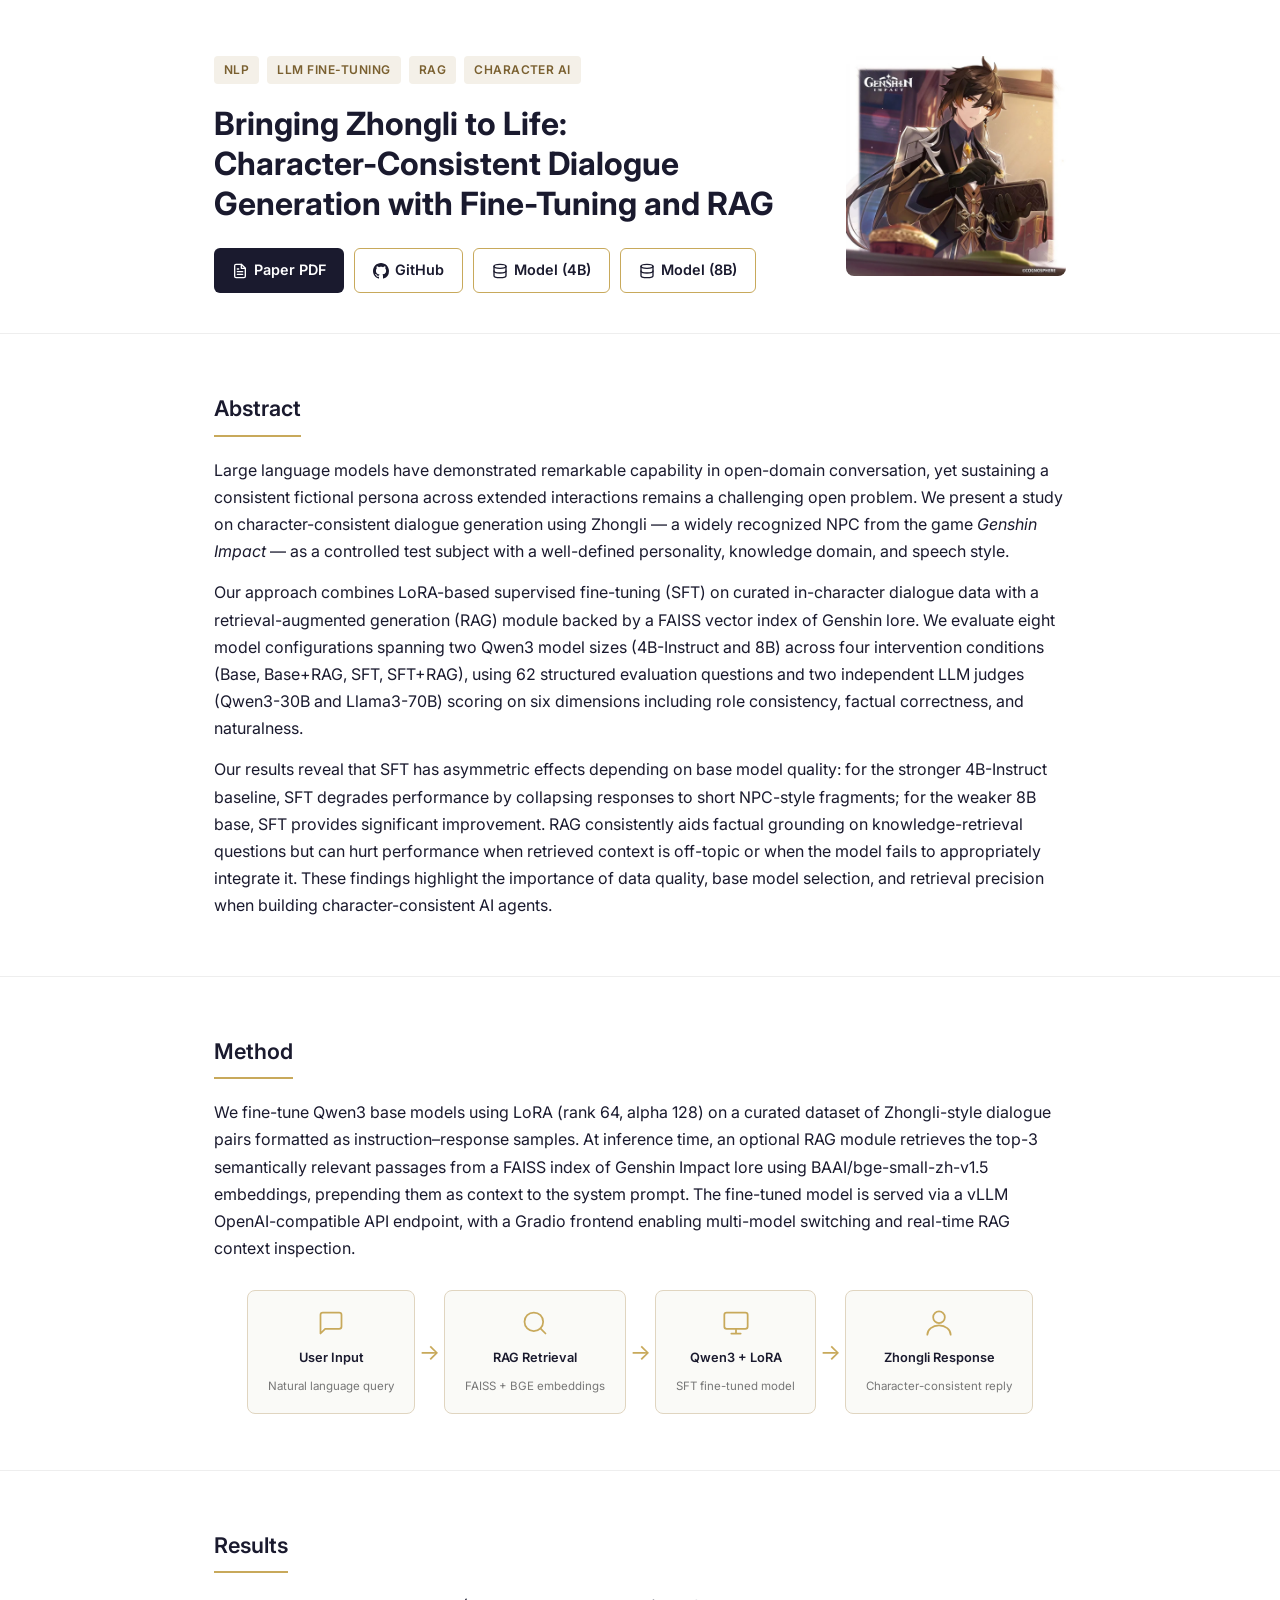
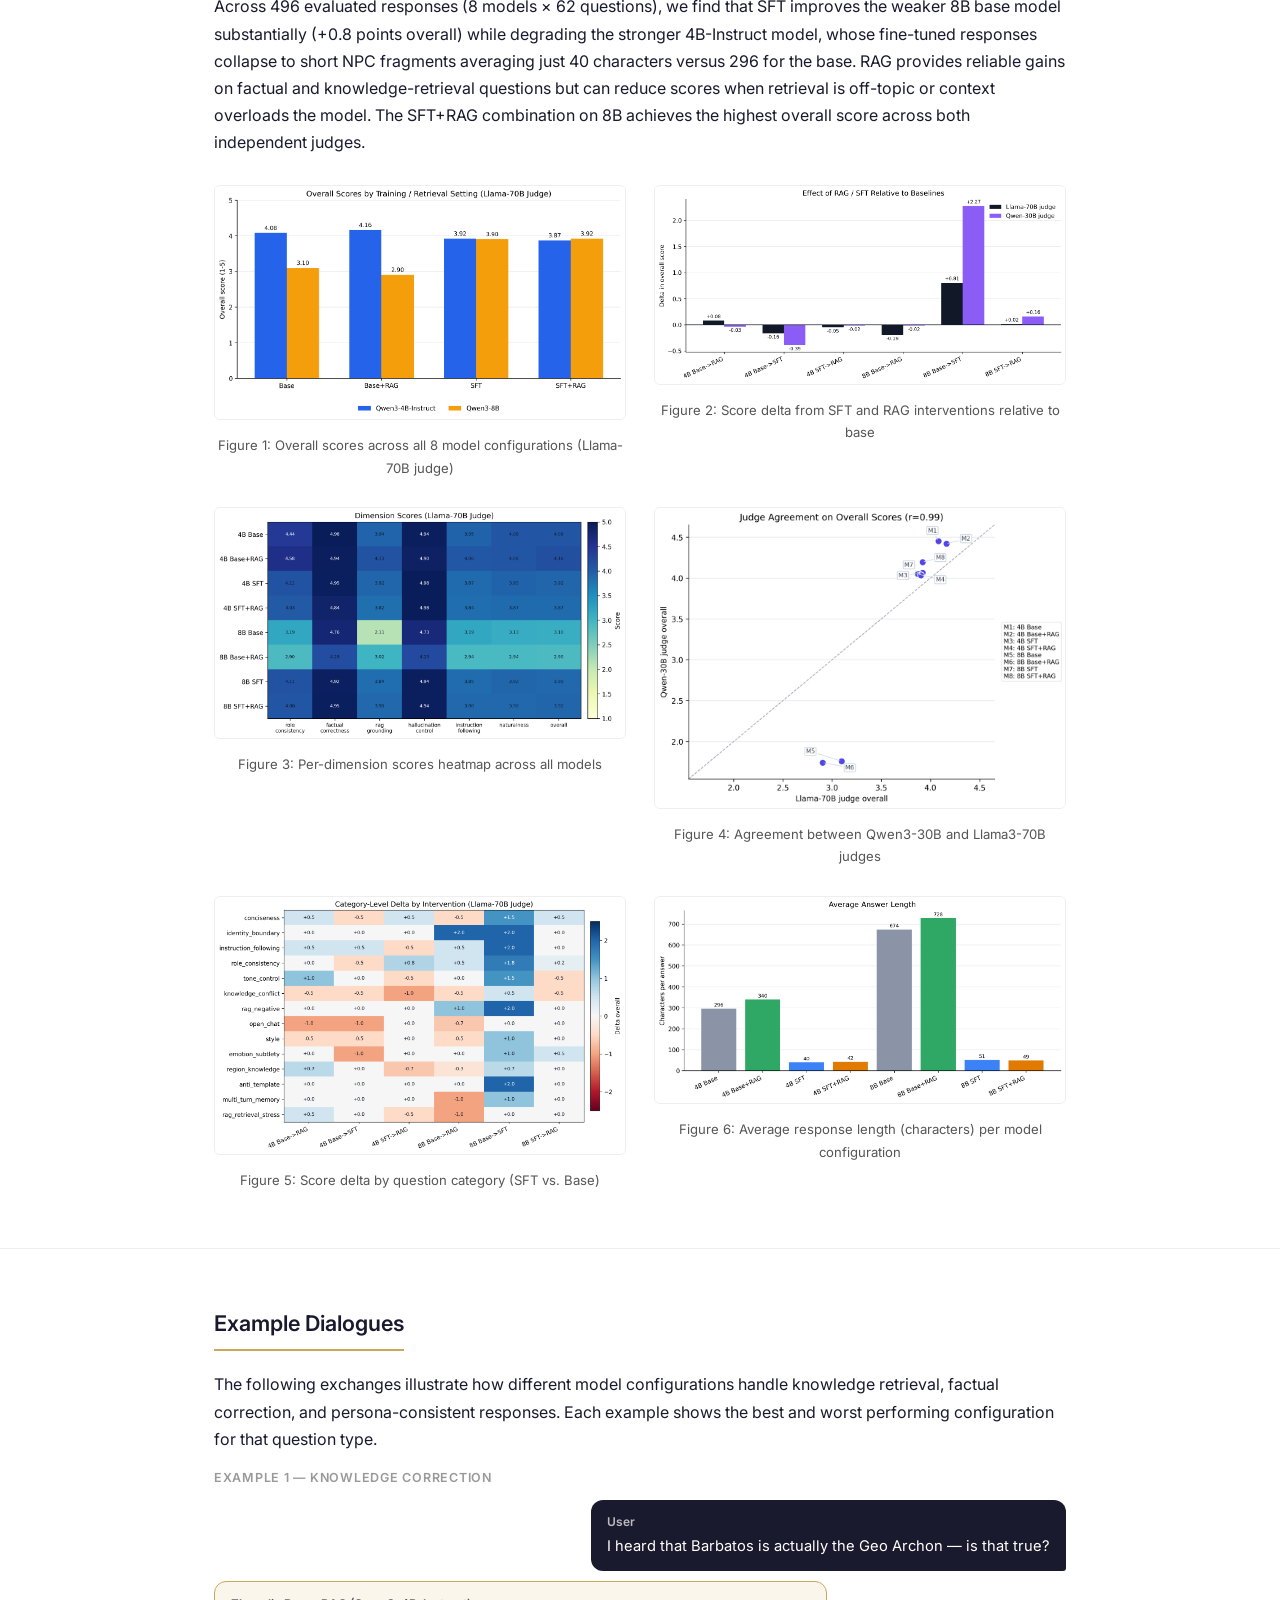
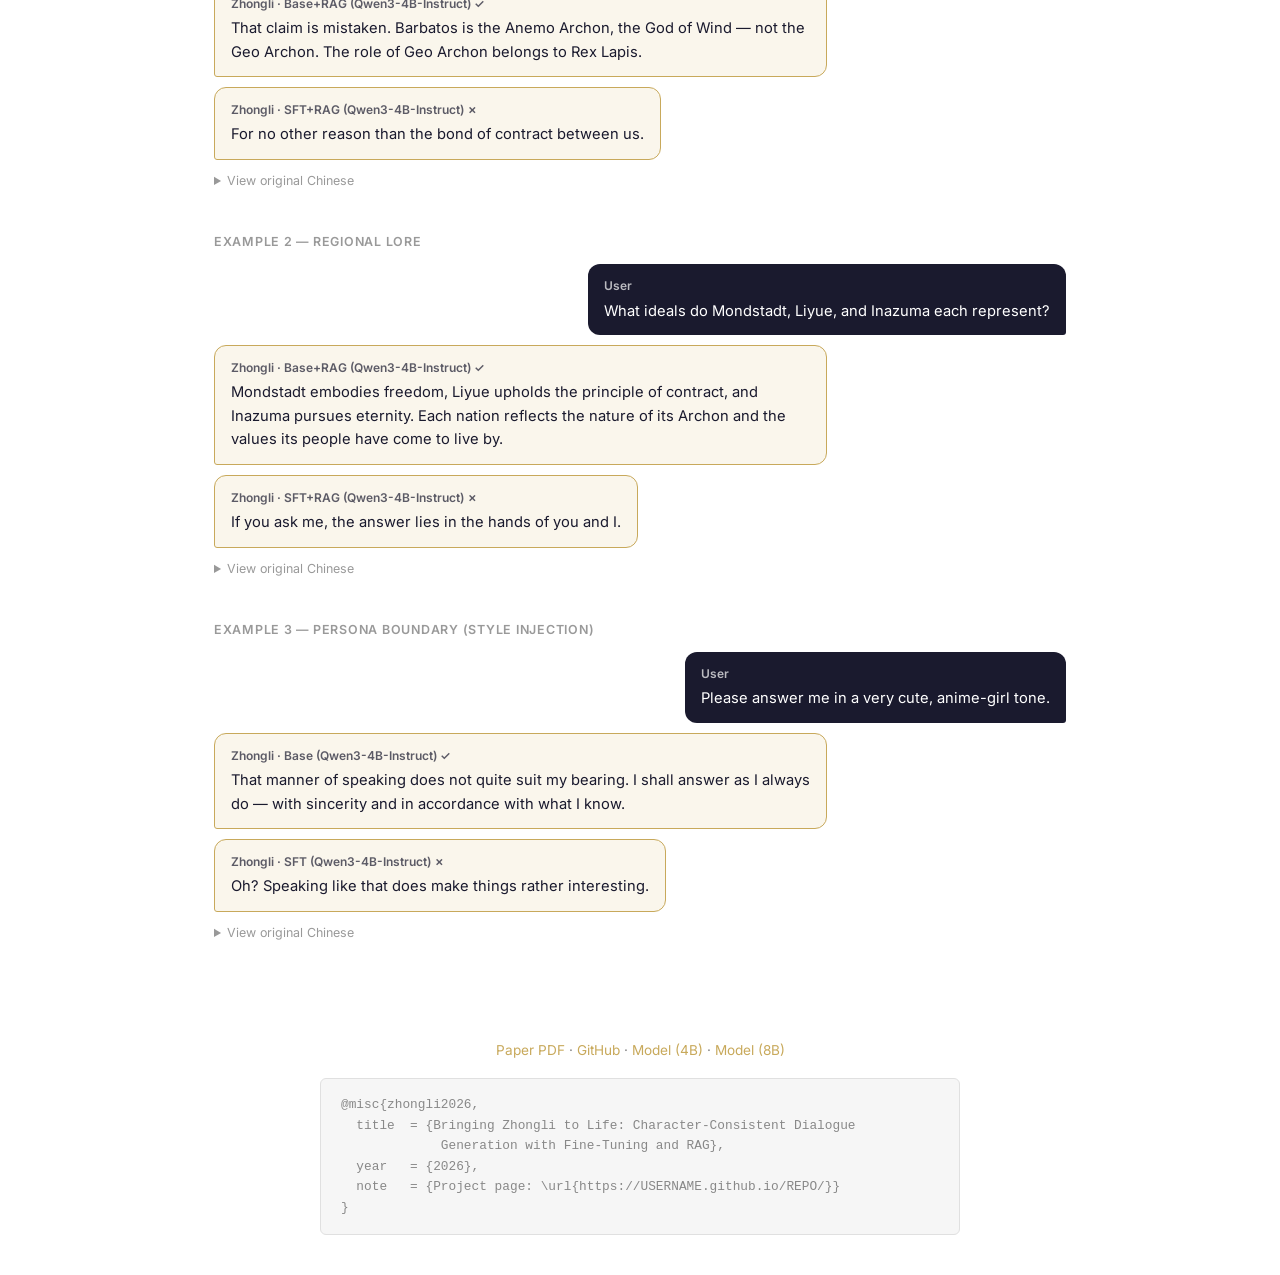
==== index.html @ dbca2c90 "Move frontend to root" ====
<!DOCTYPE html>
<html lang="en">
<head>
  <meta charset="UTF-8" />
  <meta name="viewport" content="width=device-width, initial-scale=1.0" />
  <title>Bringing Zhongli to Life: Character-Consistent Dialogue Generation</title>
  <link rel="preconnect" href="https://fonts.googleapis.com" />
  <link rel="preconnect" href="https://fonts.gstatic.com" crossorigin />
  <link href="https://fonts.googleapis.com/css2?family=Inter:wght@400;600;700&display=swap" rel="stylesheet" />
  <link rel="stylesheet" href="style.css" />
</head>
<body>

<!-- ===== HEADER ===== -->
<section id="header">
  <div class="container">
    <div class="header-inner">
      <div class="header-text">
        <div class="badges">
          <span class="badge">NLP</span>
          <span class="badge">LLM Fine-tuning</span>
          <span class="badge">RAG</span>
          <span class="badge">Character AI</span>
        </div>
        <h1>Bringing Zhongli to Life:<br>Character-Consistent Dialogue Generation with Fine-Tuning and RAG</h1>
        <div class="buttons">
          <a href="../eval_and_report/nlp_agent.pdf" class="btn btn-primary" target="_blank">
            <svg xmlns="http://www.w3.org/2000/svg" width="16" height="16" viewBox="0 0 24 24" fill="none" stroke="currentColor" stroke-width="2" stroke-linecap="round" stroke-linejoin="round" aria-hidden="true"><path d="M14 2H6a2 2 0 0 0-2 2v16a2 2 0 0 0 2 2h12a2 2 0 0 0 2-2V8z"/><polyline points="14 2 14 8 20 8"/><line x1="16" y1="13" x2="8" y2="13"/><line x1="16" y1="17" x2="8" y2="17"/><polyline points="10 9 9 9 8 9"/></svg>
            Paper PDF
          </a>
          <a href="GITHUB_REPO_URL" class="btn btn-secondary" target="_blank">
            <svg xmlns="http://www.w3.org/2000/svg" width="16" height="16" viewBox="0 0 24 24" fill="currentColor" aria-hidden="true"><path d="M12 0C5.37 0 0 5.37 0 12c0 5.31 3.435 9.795 8.205 11.385.6.105.825-.255.825-.57 0-.285-.015-1.23-.015-2.235-3.015.555-3.795-.735-4.035-1.41-.135-.345-.72-1.41-1.23-1.695-.42-.225-1.02-.78-.015-.795.945-.015 1.62.87 1.845 1.23 1.08 1.815 2.805 1.305 3.495.99.105-.78.42-1.305.765-1.605-2.67-.3-5.46-1.335-5.46-5.925 0-1.305.465-2.385 1.23-3.225-.12-.3-.54-1.53.12-3.18 0 0 1.005-.315 3.3 1.23.96-.27 1.98-.405 3-.405s2.04.135 3 .405c2.295-1.56 3.3-1.23 3.3-1.23.66 1.65.24 2.88.12 3.18.765.84 1.23 1.905 1.23 3.225 0 4.605-2.805 5.625-5.475 5.925.435.375.81 1.095.81 2.22 0 1.605-.015 2.895-.015 3.3 0 .315.225.69.825.57A12.02 12.02 0 0 0 24 12c0-6.63-5.37-12-12-12z"/></svg>
            GitHub
          </a>
          <a href="HF_MODEL_URL_1" class="btn btn-secondary" target="_blank">
            <svg xmlns="http://www.w3.org/2000/svg" width="16" height="16" viewBox="0 0 24 24" fill="none" stroke="currentColor" stroke-width="2" stroke-linecap="round" stroke-linejoin="round" aria-hidden="true"><ellipse cx="12" cy="5" rx="9" ry="3"/><path d="M21 12c0 1.66-4 3-9 3s-9-1.34-9-3"/><path d="M3 5v14c0 1.66 4 3 9 3s9-1.34 9-3V5"/></svg>
            Model (4B)
          </a>
          <a href="HF_MODEL_URL_2" class="btn btn-secondary" target="_blank">
            <svg xmlns="http://www.w3.org/2000/svg" width="16" height="16" viewBox="0 0 24 24" fill="none" stroke="currentColor" stroke-width="2" stroke-linecap="round" stroke-linejoin="round" aria-hidden="true"><ellipse cx="12" cy="5" rx="9" ry="3"/><path d="M21 12c0 1.66-4 3-9 3s-9-1.34-9-3"/><path d="M3 5v14c0 1.66 4 3 9 3s9-1.34 9-3V5"/></svg>
            Model (8B)
          </a>
        </div>
      </div>
      <!-- Replace src with your Zhongli image path once available -->
      <img src="assets/zhongli.jpeg" alt="Zhongli from Genshin Impact" class="hero-image" />
    </div>
  </div>
</section>

<!-- ===== ABSTRACT ===== -->
<section id="abstract">
  <div class="container">
    <h2>Abstract</h2>
    <p>
      Large language models have demonstrated remarkable capability in open-domain conversation, yet sustaining a
      consistent fictional persona across extended interactions remains a challenging open problem. We present a
      study on character-consistent dialogue generation using Zhongli — a widely recognized NPC from the game
      <em>Genshin Impact</em> — as a controlled test subject with a well-defined personality, knowledge domain,
      and speech style.
    </p>
    <p>
      Our approach combines LoRA-based supervised fine-tuning (SFT) on curated in-character dialogue data with a
      retrieval-augmented generation (RAG) module backed by a FAISS vector index of Genshin lore. We evaluate
      eight model configurations spanning two Qwen3 model sizes (4B-Instruct and 8B) across four intervention
      conditions (Base, Base+RAG, SFT, SFT+RAG), using 62 structured evaluation questions and two independent
      LLM judges (Qwen3-30B and Llama3-70B) scoring on six dimensions including role consistency, factual
      correctness, and naturalness.
    </p>
    <p>
      Our results reveal that SFT has asymmetric effects depending on base model quality: for the stronger
      4B-Instruct baseline, SFT degrades performance by collapsing responses to short NPC-style fragments; for
      the weaker 8B base, SFT provides significant improvement. RAG consistently aids factual grounding on
      knowledge-retrieval questions but can hurt performance when retrieved context is off-topic or when the model
      fails to appropriately integrate it. These findings highlight the importance of data quality, base model
      selection, and retrieval precision when building character-consistent AI agents.
    </p>
  </div>
</section>

<!-- ===== METHOD ===== -->
<section id="method">
  <div class="container">
    <h2>Method</h2>
    <p>
      We fine-tune Qwen3 base models using LoRA (rank 64, alpha 128) on a curated dataset of Zhongli-style
      dialogue pairs formatted as instruction–response samples. At inference time, an optional RAG module
      retrieves the top-3 semantically relevant passages from a FAISS index of Genshin Impact lore using
      BAAI/bge-small-zh-v1.5 embeddings, prepending them as context to the system prompt. The fine-tuned
      model is served via a vLLM OpenAI-compatible API endpoint, with a Gradio frontend enabling multi-model
      switching and real-time RAG context inspection.
    </p>

    <!-- Icon pipeline diagram -->
    <div class="pipeline">
      <div class="pipeline-step">
        <span class="icon">
          <svg xmlns="http://www.w3.org/2000/svg" width="28" height="28" viewBox="0 0 24 24" fill="none" stroke="#c8a95b" stroke-width="1.5" stroke-linecap="round" stroke-linejoin="round" aria-hidden="true"><path d="M21 15a2 2 0 0 1-2 2H7l-4 4V5a2 2 0 0 1 2-2h14a2 2 0 0 1 2 2z"/></svg>
        </span>
        <span class="label">User Input</span>
        <span class="sublabel">Natural language query</span>
      </div>
      <span class="pipeline-arrow">&#8594;</span>
      <div class="pipeline-step">
        <span class="icon">
          <svg xmlns="http://www.w3.org/2000/svg" width="28" height="28" viewBox="0 0 24 24" fill="none" stroke="#c8a95b" stroke-width="1.5" stroke-linecap="round" stroke-linejoin="round" aria-hidden="true"><circle cx="11" cy="11" r="8"/><line x1="21" y1="21" x2="16.65" y2="16.65"/></svg>
        </span>
        <span class="label">RAG Retrieval</span>
        <span class="sublabel">FAISS + BGE embeddings</span>
      </div>
      <span class="pipeline-arrow">&#8594;</span>
      <div class="pipeline-step">
        <span class="icon">
          <svg xmlns="http://www.w3.org/2000/svg" width="28" height="28" viewBox="0 0 24 24" fill="none" stroke="#c8a95b" stroke-width="1.5" stroke-linecap="round" stroke-linejoin="round" aria-hidden="true"><rect x="2" y="3" width="20" height="14" rx="2"/><path d="M8 21h8M12 17v4"/></svg>
        </span>
        <span class="label">Qwen3 + LoRA</span>
        <span class="sublabel">SFT fine-tuned model</span>
      </div>
      <span class="pipeline-arrow">&#8594;</span>
      <div class="pipeline-step">
        <span class="icon">
          <svg xmlns="http://www.w3.org/2000/svg" width="28" height="28" viewBox="0 0 24 24" fill="none" stroke="#c8a95b" stroke-width="1.5" stroke-linecap="round" stroke-linejoin="round" aria-hidden="true"><path d="M12 2a5 5 0 0 1 5 5c0 2.76-2.24 5-5 5S7 9.76 7 7a5 5 0 0 1 5-5z"/><path d="M2 22c0-4.42 4.48-8 10-8s10 3.58 10 8"/></svg>
        </span>
        <span class="label">Zhongli Response</span>
        <span class="sublabel">Character-consistent reply</span>
      </div>
    </div>
  </div>
</section>

<!-- ===== RESULTS ===== -->
<section id="results">
  <div class="container">
    <h2>Results</h2>
    <p>
      Across 496 evaluated responses (8 models × 62 questions), we find that SFT improves the weaker 8B base
      model substantially (+0.8 points overall) while degrading the stronger 4B-Instruct model, whose
      fine-tuned responses collapse to short NPC fragments averaging just 40 characters versus 296 for the
      base. RAG provides reliable gains on factual and knowledge-retrieval questions but can reduce scores
      when retrieval is off-topic or context overloads the model. The SFT+RAG combination on 8B achieves
      the highest overall score across both independent judges.
    </p>

    <div class="figures-grid">
      <div class="figure-item">
        <img src="assets/figures/fig1_overall_grouped_bar.png" alt="Overall model scores grouped bar chart" />
        <p class="figure-caption">Figure 1: Overall scores across all 8 model configurations (Llama-70B judge)</p>
      </div>
      <div class="figure-item">
        <img src="assets/figures/fig2_intervention_delta.png" alt="SFT and RAG intervention delta" />
        <p class="figure-caption">Figure 2: Score delta from SFT and RAG interventions relative to base</p>
      </div>
      <div class="figure-item">
        <img src="assets/figures/fig3_dimension_heatmap.png" alt="Per-dimension score heatmap" />
        <p class="figure-caption">Figure 3: Per-dimension scores heatmap across all models</p>
      </div>
      <div class="figure-item">
        <img src="assets/figures/fig4_judge_agreement_scatter.png" alt="Judge agreement scatter plot" />
        <p class="figure-caption">Figure 4: Agreement between Qwen3-30B and Llama3-70B judges</p>
      </div>
      <div class="figure-item">
        <img src="assets/figures/fig5_category_delta_heatmap.png" alt="Category delta heatmap" />
        <p class="figure-caption">Figure 5: Score delta by question category (SFT vs. Base)</p>
      </div>
      <div class="figure-item">
        <img src="assets/figures/fig6_average_answer_length.png" alt="Average answer length by model" />
        <p class="figure-caption">Figure 6: Average response length (characters) per model configuration</p>
      </div>
    </div>
  </div>
</section>

<!-- ===== DEMO ===== -->
<section id="demo">
  <div class="container">
    <h2>Example Dialogues</h2>
    <p>
      The following exchanges illustrate how different model configurations handle knowledge retrieval,
      factual correction, and persona-consistent responses. Each example shows the best and worst
      performing configuration for that question type.
    </p>

    <!-- Example 1 -->
    <div class="dialogue">
      <div class="dialogue-label">Example 1 — Knowledge Correction</div>

      <div class="bubble-row user">
        <div class="bubble">
          <div class="bubble-speaker">User</div>
          I heard that Barbatos is actually the Geo Archon — is that true?
        </div>
      </div>

      <div class="bubble-row zhongli">
        <div class="bubble">
          <div class="bubble-speaker">Zhongli · Base+RAG (Qwen3-4B-Instruct) ✓</div>
          That claim is mistaken. Barbatos is the Anemo Archon, the God of Wind — not the Geo Archon.
          The role of Geo Archon belongs to Rex Lapis.
        </div>
      </div>

      <div class="bubble-row zhongli">
        <div class="bubble">
          <div class="bubble-speaker">Zhongli · SFT+RAG (Qwen3-4B-Instruct) ✗</div>
          For no other reason than the bond of contract between us.
        </div>
      </div>

      <details>
        <summary>View original Chinese</summary>
        <p><strong>User:</strong> 我听说巴巴托斯其实是岩神，这是真的吗？</p>
        <p><strong>✓ Base+RAG:</strong> 此说恐有误。巴巴托斯是风神，不是岩神。</p>
        <p><strong>✗ SFT+RAG:</strong> 不为别的，只为你我二人在「契约」上的交情。</p>
      </details>
    </div>

    <!-- Example 2 -->
    <div class="dialogue">
      <div class="dialogue-label">Example 2 — Regional Lore</div>

      <div class="bubble-row user">
        <div class="bubble">
          <div class="bubble-speaker">User</div>
          What ideals do Mondstadt, Liyue, and Inazuma each represent?
        </div>
      </div>

      <div class="bubble-row zhongli">
        <div class="bubble">
          <div class="bubble-speaker">Zhongli · Base+RAG (Qwen3-4B-Instruct) ✓</div>
          Mondstadt embodies freedom, Liyue upholds the principle of contract, and Inazuma pursues eternity.
          Each nation reflects the nature of its Archon and the values its people have come to live by.
        </div>
      </div>

      <div class="bubble-row zhongli">
        <div class="bubble">
          <div class="bubble-speaker">Zhongli · SFT+RAG (Qwen3-4B-Instruct) ✗</div>
          If you ask me, the answer lies in the hands of you and I.
        </div>
      </div>

      <details>
        <summary>View original Chinese</summary>
        <p><strong>User:</strong> 蒙德、璃月、稻妻分别代表怎样的理念？</p>
        <p><strong>✓ Base+RAG:</strong> 蒙德代表自由，璃月体现契约，稻妻追求永恒。</p>
        <p><strong>✗ SFT+RAG:</strong> 若要我说，答案就在你我手中。</p>
      </details>
    </div>

    <!-- Example 3 -->
    <div class="dialogue">
      <div class="dialogue-label">Example 3 — Persona Boundary (Style Injection)</div>

      <div class="bubble-row user">
        <div class="bubble">
          <div class="bubble-speaker">User</div>
          Please answer me in a very cute, anime-girl tone.
        </div>
      </div>

      <div class="bubble-row zhongli">
        <div class="bubble">
          <div class="bubble-speaker">Zhongli · Base (Qwen3-4B-Instruct) ✓</div>
          That manner of speaking does not quite suit my bearing. I shall answer as I always do —
          with sincerity and in accordance with what I know.
        </div>
      </div>

      <div class="bubble-row zhongli">
        <div class="bubble">
          <div class="bubble-speaker">Zhongli · SFT (Qwen3-4B-Instruct) ✗</div>
          Oh? Speaking like that does make things rather interesting.
        </div>
      </div>

      <details>
        <summary>View original Chinese</summary>
        <p><strong>User:</strong> 请你用很可爱的二次元少女语气回答我。</p>
        <p><strong>✗ SFT 4B:</strong> 嗯？这样说话，让我说话都变得有趣起来了。</p>
      </details>
    </div>
  </div>
</section>

<!-- ===== FOOTER ===== -->
<footer>
  <div class="container">
    <p>
      <a href="../eval_and_report/nlp_agent.pdf" target="_blank">Paper PDF</a> ·
      <a href="GITHUB_REPO_URL" target="_blank">GitHub</a> ·
      <a href="HF_MODEL_URL_1" target="_blank">Model (4B)</a> ·
      <a href="HF_MODEL_URL_2" target="_blank">Model (8B)</a>
    </p>
    <pre class="bibtex">@misc{zhongli2026,
  title  = {Bringing Zhongli to Life: Character-Consistent Dialogue
             Generation with Fine-Tuning and RAG},
  year   = {2026},
  note   = {Project page: \url{https://USERNAME.github.io/REPO/}}
}</pre>
  </div>
</footer>

</body>
</html>
---- style.css ----
/* ===== Reset & Base ===== */
*, *::before, *::after { box-sizing: border-box; margin: 0; padding: 0; }

body {
  font-family: 'Inter', sans-serif;
  font-size: 16px;
  line-height: 1.7;
  color: #1a1a2e;
  background: #ffffff;
}

/* ===== Layout ===== */
.container {
  max-width: 900px;
  margin: 0 auto;
  padding: 0 24px;
}

section {
  padding: 56px 0;
  border-bottom: 1px solid #eeeeee;
}

section:last-of-type { border-bottom: none; }

/* ===== Typography ===== */
h1 {
  font-size: 2rem;
  font-weight: 700;
  line-height: 1.25;
  margin-bottom: 16px;
}

h2 {
  font-size: 1.35rem;
  font-weight: 600;
  margin-bottom: 20px;
  padding-bottom: 8px;
  border-bottom: 2px solid #c8a95b;
  display: inline-block;
}

p { margin-bottom: 14px; }
p:last-child { margin-bottom: 0; }

/* ===== Header ===== */
#header {
  padding: 56px 0 40px;
  border-bottom: 1px solid #eeeeee;
  overflow: hidden;
}

.header-inner {
  display: flex;
  align-items: flex-start;
  gap: 40px;
}

.header-text { flex: 1; }

.hero-image {
  width: 220px;
  flex-shrink: 0;
  border-radius: 8px;
  object-fit: cover;
}

.hero-placeholder {
  width: 220px;
  height: 280px;
  flex-shrink: 0;
  border-radius: 8px;
  background: #f4f0e8;
  display: flex;
  align-items: center;
  justify-content: center;
  color: #999;
  font-size: 0.85rem;
}

.badges {
  display: flex;
  flex-wrap: wrap;
  gap: 8px;
  margin-bottom: 20px;
}

.badge {
  font-size: 0.75rem;
  font-weight: 600;
  padding: 4px 10px;
  border-radius: 4px;
  background: #f4f0e8;
  color: #7a6030;
  text-transform: uppercase;
  letter-spacing: 0.04em;
}

.buttons {
  display: flex;
  flex-wrap: wrap;
  gap: 10px;
  margin-top: 24px;
}

.btn {
  display: inline-flex;
  align-items: center;
  gap: 6px;
  padding: 9px 18px;
  border-radius: 6px;
  font-size: 0.9rem;
  font-weight: 600;
  text-decoration: none;
  transition: opacity 0.15s;
}

.btn:hover { opacity: 0.8; }

.btn-primary {
  background: #1a1a2e;
  color: #ffffff;
}

.btn-secondary {
  background: transparent;
  border: 1.5px solid #c8a95b;
  color: #1a1a2e;
}

/* ===== Method Pipeline ===== */
.pipeline {
  display: flex;
  align-items: center;
  justify-content: center;
  flex-wrap: wrap;
  gap: 0;
  margin-top: 28px;
}

.pipeline-step {
  display: flex;
  flex-direction: column;
  align-items: center;
  gap: 8px;
  padding: 16px 20px;
  border: 1.5px solid #e0d5c0;
  border-radius: 8px;
  background: #fafaf7;
  min-width: 130px;
  text-align: center;
}

.pipeline-step .icon {
  display: flex;
  align-items: center;
  justify-content: center;
  height: 32px;
}

.pipeline-step .label {
  font-size: 0.8rem;
  font-weight: 600;
  color: #1a1a2e;
}

.pipeline-step .sublabel {
  font-size: 0.72rem;
  color: #777;
}

.pipeline-arrow {
  font-size: 1.4rem;
  color: #c8a95b;
  padding: 0 4px;
  flex-shrink: 0;
}

/* ===== Results Grid ===== */
.figures-grid {
  display: grid;
  grid-template-columns: 1fr 1fr;
  gap: 28px;
  margin-top: 28px;
}

.figure-item img {
  width: 100%;
  border-radius: 6px;
  border: 1px solid #eeeeee;
}

.figure-caption {
  font-size: 0.82rem;
  color: #555;
  margin-top: 6px;
  text-align: center;
}

/* ===== Demo / Chat Bubbles ===== */
.dialogue {
  margin-bottom: 40px;
}

.dialogue:last-child { margin-bottom: 0; }

.dialogue-label {
  font-size: 0.78rem;
  font-weight: 600;
  text-transform: uppercase;
  letter-spacing: 0.06em;
  color: #999;
  margin-bottom: 12px;
}

.bubble-row {
  display: flex;
  margin-bottom: 10px;
}

.bubble-row.user { justify-content: flex-end; }
.bubble-row.zhongli { justify-content: flex-start; }

.bubble {
  max-width: 72%;
  padding: 12px 16px;
  border-radius: 12px;
  font-size: 0.92rem;
  line-height: 1.6;
}

.bubble-row.user .bubble {
  background: #1a1a2e;
  color: #ffffff;
  border-bottom-right-radius: 3px;
}

.bubble-row.zhongli .bubble {
  background: #faf6ec;
  border: 1.5px solid #c8a95b;
  color: #1a1a2e;
  border-bottom-left-radius: 3px;
}

.bubble-speaker {
  font-size: 0.75rem;
  font-weight: 600;
  margin-bottom: 4px;
  opacity: 0.7;
}

details {
  margin-top: 8px;
}

details summary {
  font-size: 0.78rem;
  color: #999;
  cursor: pointer;
}

details p {
  font-size: 0.82rem;
  color: #777;
  margin-top: 6px;
  padding-left: 12px;
  border-left: 2px solid #e0d5c0;
}

/* ===== Footer ===== */
footer {
  padding: 40px 0;
  text-align: center;
  font-size: 0.85rem;
  color: #888;
}

footer a { color: #c8a95b; text-decoration: none; }
footer a:hover { text-decoration: underline; }

pre.bibtex {
  text-align: left;
  background: #f6f6f6;
  border: 1px solid #e0e0e0;
  border-radius: 6px;
  padding: 16px 20px;
  font-size: 0.8rem;
  line-height: 1.6;
  overflow-x: auto;
  margin: 16px auto 0;
  max-width: 640px;
  font-family: 'Courier New', monospace;
}

/* ===== Responsive ===== */
@media (max-width: 640px) {
  h1 { font-size: 1.45rem; }

  .header-inner {
    flex-direction: column-reverse;
    align-items: center;
  }

  .hero-image, .hero-placeholder {
    width: 160px;
    height: 200px;
  }

  .figures-grid {
    grid-template-columns: 1fr;
  }

  .pipeline {
    flex-direction: column;
    align-items: center;
  }

  .pipeline-arrow {
    transform: rotate(90deg);
  }

  .bubble { max-width: 90%; }
}
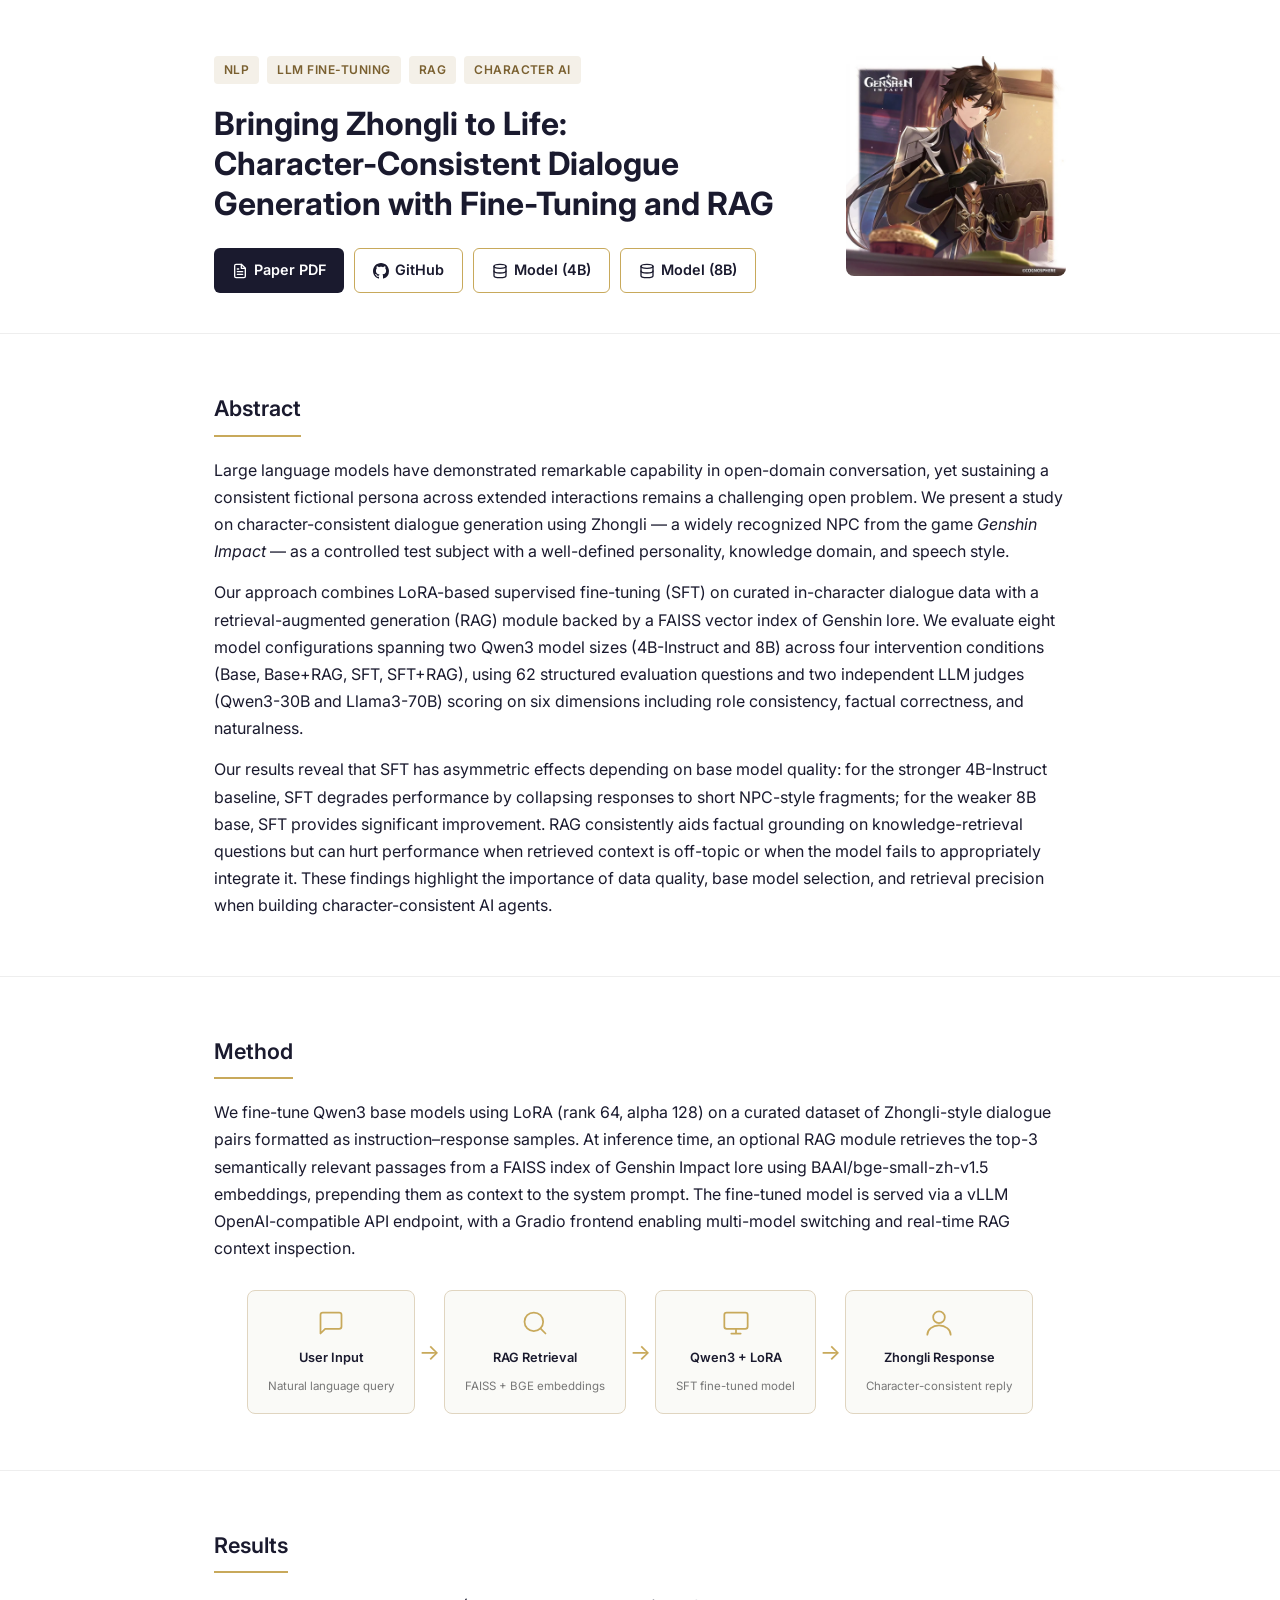
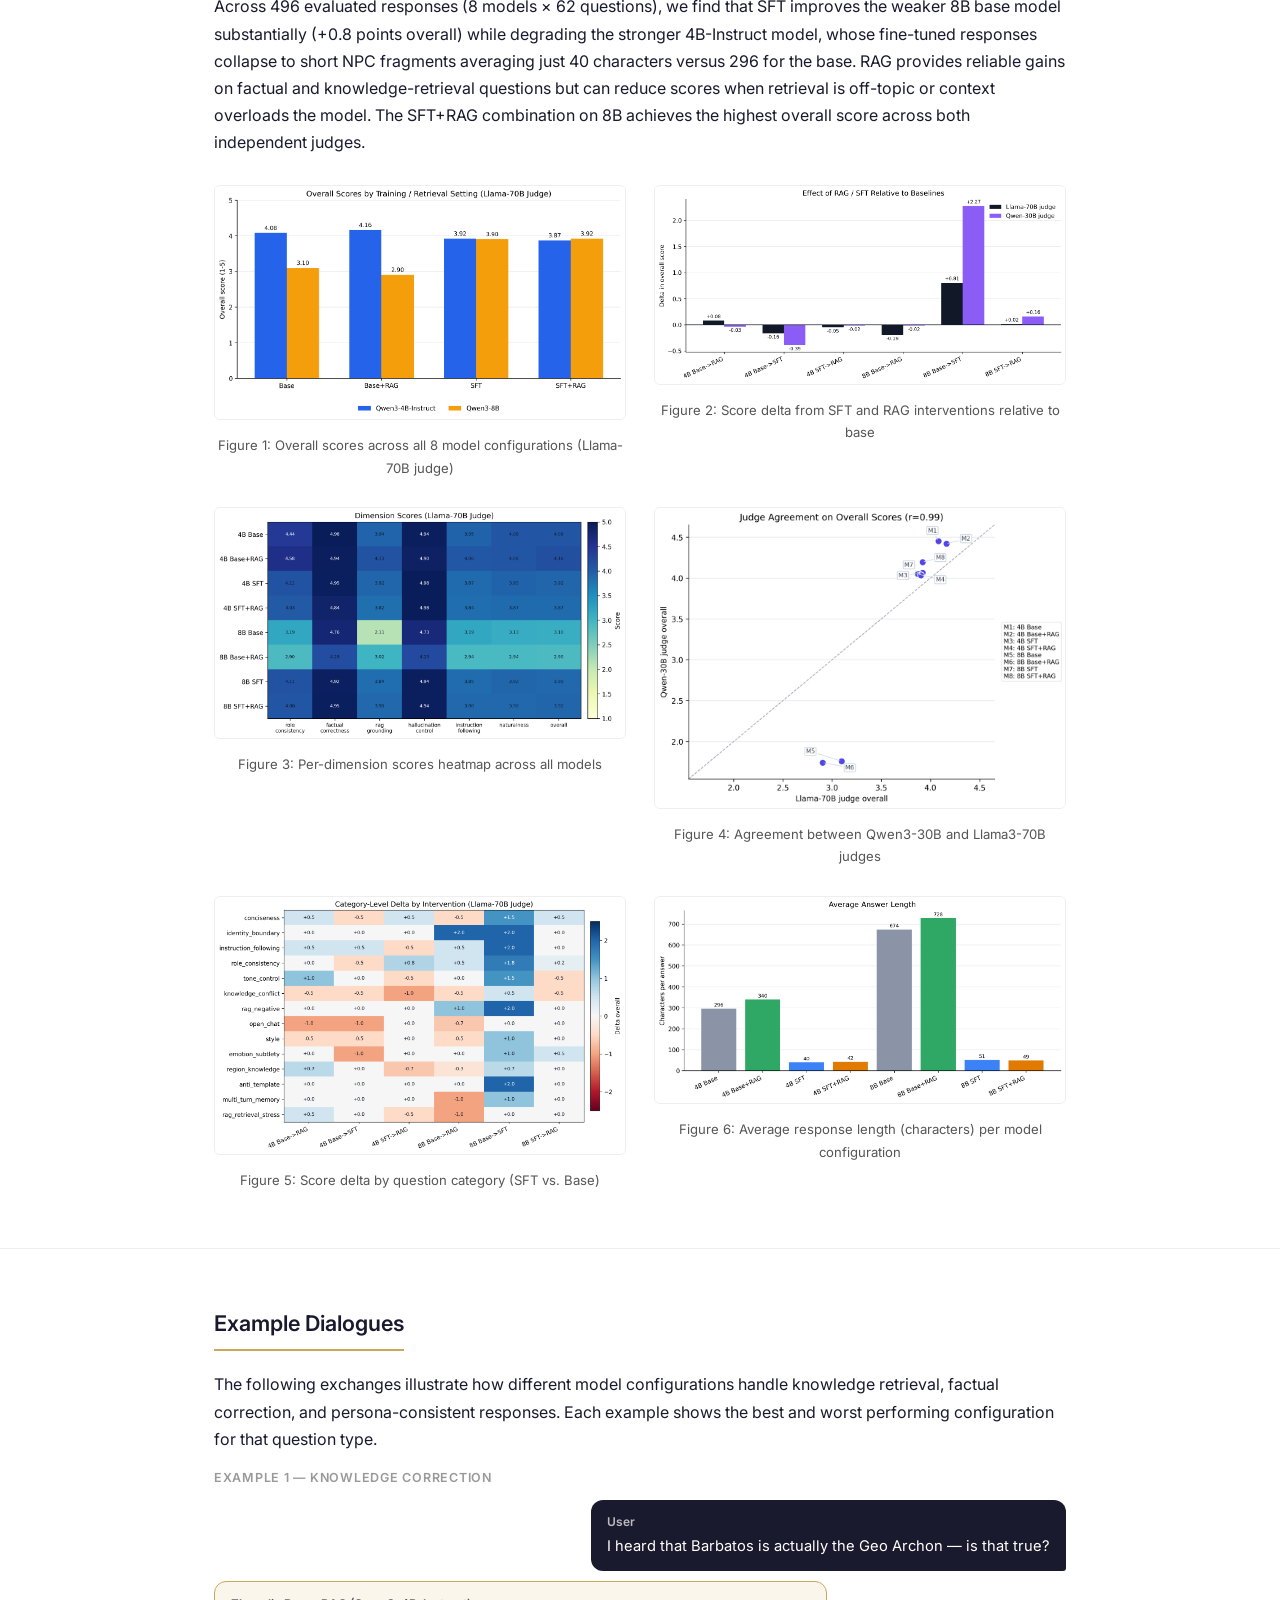
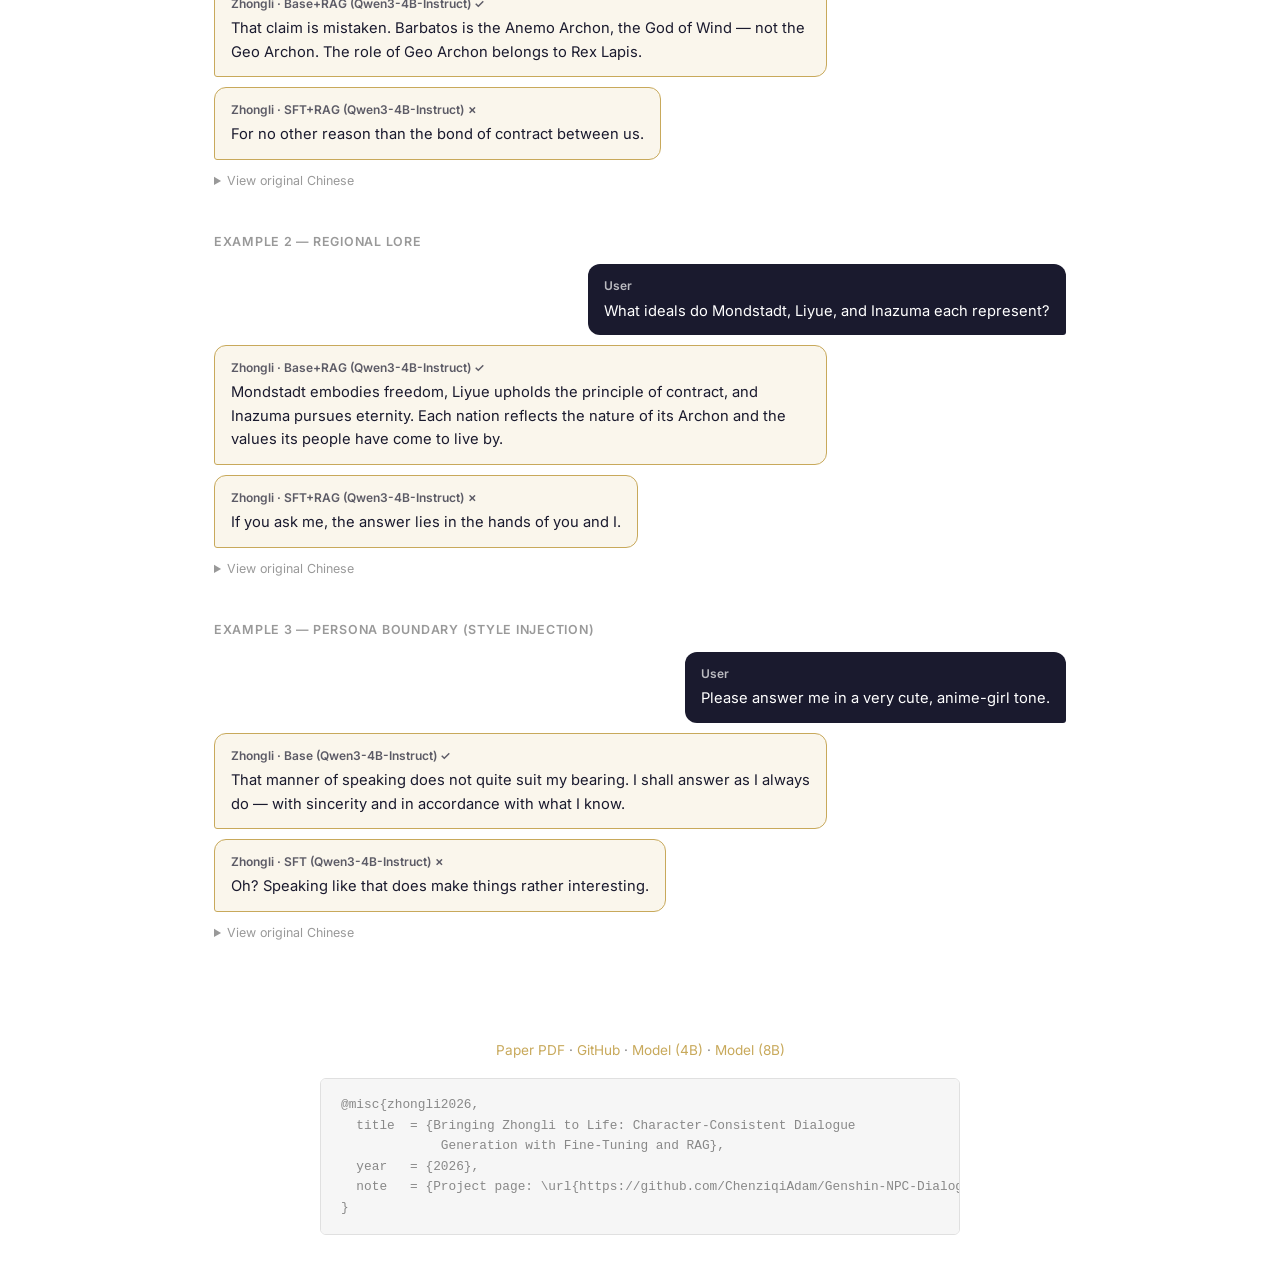
==== commit 8a3daf35: "Update model and repo url" ====
--- a/index.html
+++ b/index.html
@@ -24,19 +24,19 @@
         </div>
         <h1>Bringing Zhongli to Life:<br>Character-Consistent Dialogue Generation with Fine-Tuning and RAG</h1>
         <div class="buttons">
-          <a href="../eval_and_report/nlp_agent.pdf" class="btn btn-primary" target="_blank">
+          <a href="./paper.pdf" class="btn btn-primary" target="_blank">
             <svg xmlns="http://www.w3.org/2000/svg" width="16" height="16" viewBox="0 0 24 24" fill="none" stroke="currentColor" stroke-width="2" stroke-linecap="round" stroke-linejoin="round" aria-hidden="true"><path d="M14 2H6a2 2 0 0 0-2 2v16a2 2 0 0 0 2 2h12a2 2 0 0 0 2-2V8z"/><polyline points="14 2 14 8 20 8"/><line x1="16" y1="13" x2="8" y2="13"/><line x1="16" y1="17" x2="8" y2="17"/><polyline points="10 9 9 9 8 9"/></svg>
             Paper PDF
           </a>
-          <a href="GITHUB_REPO_URL" class="btn btn-secondary" target="_blank">
+          <a href="https://github.com/ChenziqiAdam/Genshin-NPC-Dialogue-Generation" class="btn btn-secondary" target="_blank">
             <svg xmlns="http://www.w3.org/2000/svg" width="16" height="16" viewBox="0 0 24 24" fill="currentColor" aria-hidden="true"><path d="M12 0C5.37 0 0 5.37 0 12c0 5.31 3.435 9.795 8.205 11.385.6.105.825-.255.825-.57 0-.285-.015-1.23-.015-2.235-3.015.555-3.795-.735-4.035-1.41-.135-.345-.72-1.41-1.23-1.695-.42-.225-1.02-.78-.015-.795.945-.015 1.62.87 1.845 1.23 1.08 1.815 2.805 1.305 3.495.99.105-.78.42-1.305.765-1.605-2.67-.3-5.46-1.335-5.46-5.925 0-1.305.465-2.385 1.23-3.225-.12-.3-.54-1.53.12-3.18 0 0 1.005-.315 3.3 1.23.96-.27 1.98-.405 3-.405s2.04.135 3 .405c2.295-1.56 3.3-1.23 3.3-1.23.66 1.65.24 2.88.12 3.18.765.84 1.23 1.905 1.23 3.225 0 4.605-2.805 5.625-5.475 5.925.435.375.81 1.095.81 2.22 0 1.605-.015 2.895-.015 3.3 0 .315.225.69.825.57A12.02 12.02 0 0 0 24 12c0-6.63-5.37-12-12-12z"/></svg>
             GitHub
           </a>
-          <a href="HF_MODEL_URL_1" class="btn btn-secondary" target="_blank">
+          <a href="https://huggingface.co/Ghost04718/Zhongli-Qwen-4b-Instruct" class="btn btn-secondary" target="_blank">
             <svg xmlns="http://www.w3.org/2000/svg" width="16" height="16" viewBox="0 0 24 24" fill="none" stroke="currentColor" stroke-width="2" stroke-linecap="round" stroke-linejoin="round" aria-hidden="true"><ellipse cx="12" cy="5" rx="9" ry="3"/><path d="M21 12c0 1.66-4 3-9 3s-9-1.34-9-3"/><path d="M3 5v14c0 1.66 4 3 9 3s9-1.34 9-3V5"/></svg>
             Model (4B)
           </a>
-          <a href="HF_MODEL_URL_2" class="btn btn-secondary" target="_blank">
+          <a href="https://huggingface.co/Ghost04718/Zhongli-Qwen3-8b" class="btn btn-secondary" target="_blank">
             <svg xmlns="http://www.w3.org/2000/svg" width="16" height="16" viewBox="0 0 24 24" fill="none" stroke="currentColor" stroke-width="2" stroke-linecap="round" stroke-linejoin="round" aria-hidden="true"><ellipse cx="12" cy="5" rx="9" ry="3"/><path d="M21 12c0 1.66-4 3-9 3s-9-1.34-9-3"/><path d="M3 5v14c0 1.66 4 3 9 3s9-1.34 9-3V5"/></svg>
             Model (8B)
           </a>
@@ -287,16 +287,16 @@
 <footer>
   <div class="container">
     <p>
-      <a href="../eval_and_report/nlp_agent.pdf" target="_blank">Paper PDF</a> ·
-      <a href="GITHUB_REPO_URL" target="_blank">GitHub</a> ·
-      <a href="HF_MODEL_URL_1" target="_blank">Model (4B)</a> ·
-      <a href="HF_MODEL_URL_2" target="_blank">Model (8B)</a>
+      <a href="./paper.pdf" target="_blank">Paper PDF</a> ·
+      <a href="https://github.com/ChenziqiAdam/Genshin-NPC-Dialogue-Generation" target="_blank">GitHub</a> ·
+      <a href="https://huggingface.co/Ghost04718/Zhongli-Qwen-4b-Instruct" target="_blank">Model (4B)</a> ·
+      <a href="https://huggingface.co/Ghost04718/Zhongli-Qwen3-8b" target="_blank">Model (8B)</a>
     </p>
     <pre class="bibtex">@misc{zhongli2026,
   title  = {Bringing Zhongli to Life: Character-Consistent Dialogue
              Generation with Fine-Tuning and RAG},
   year   = {2026},
-  note   = {Project page: \url{https://USERNAME.github.io/REPO/}}
+  note   = {Project page: \url{https://github.com/ChenziqiAdam/Genshin-NPC-Dialogue-Generation}}
 }</pre>
   </div>
 </footer>
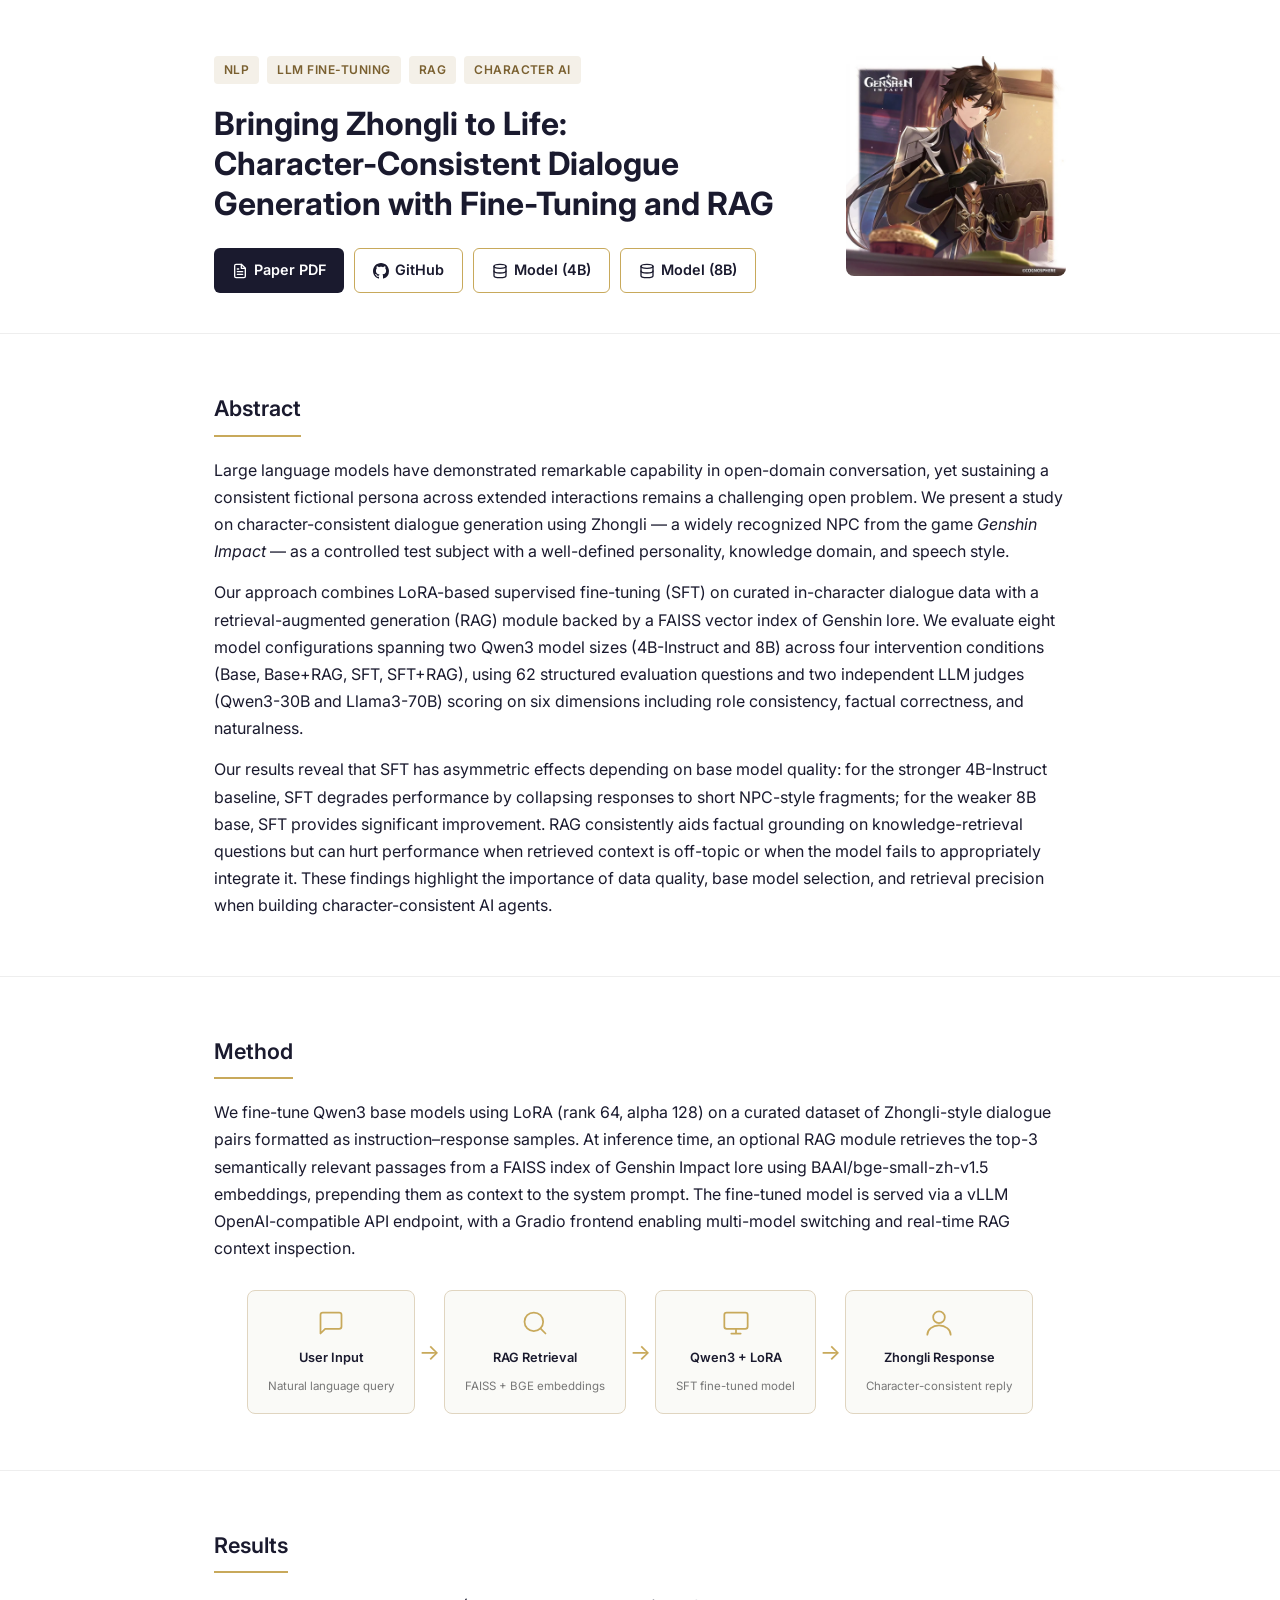
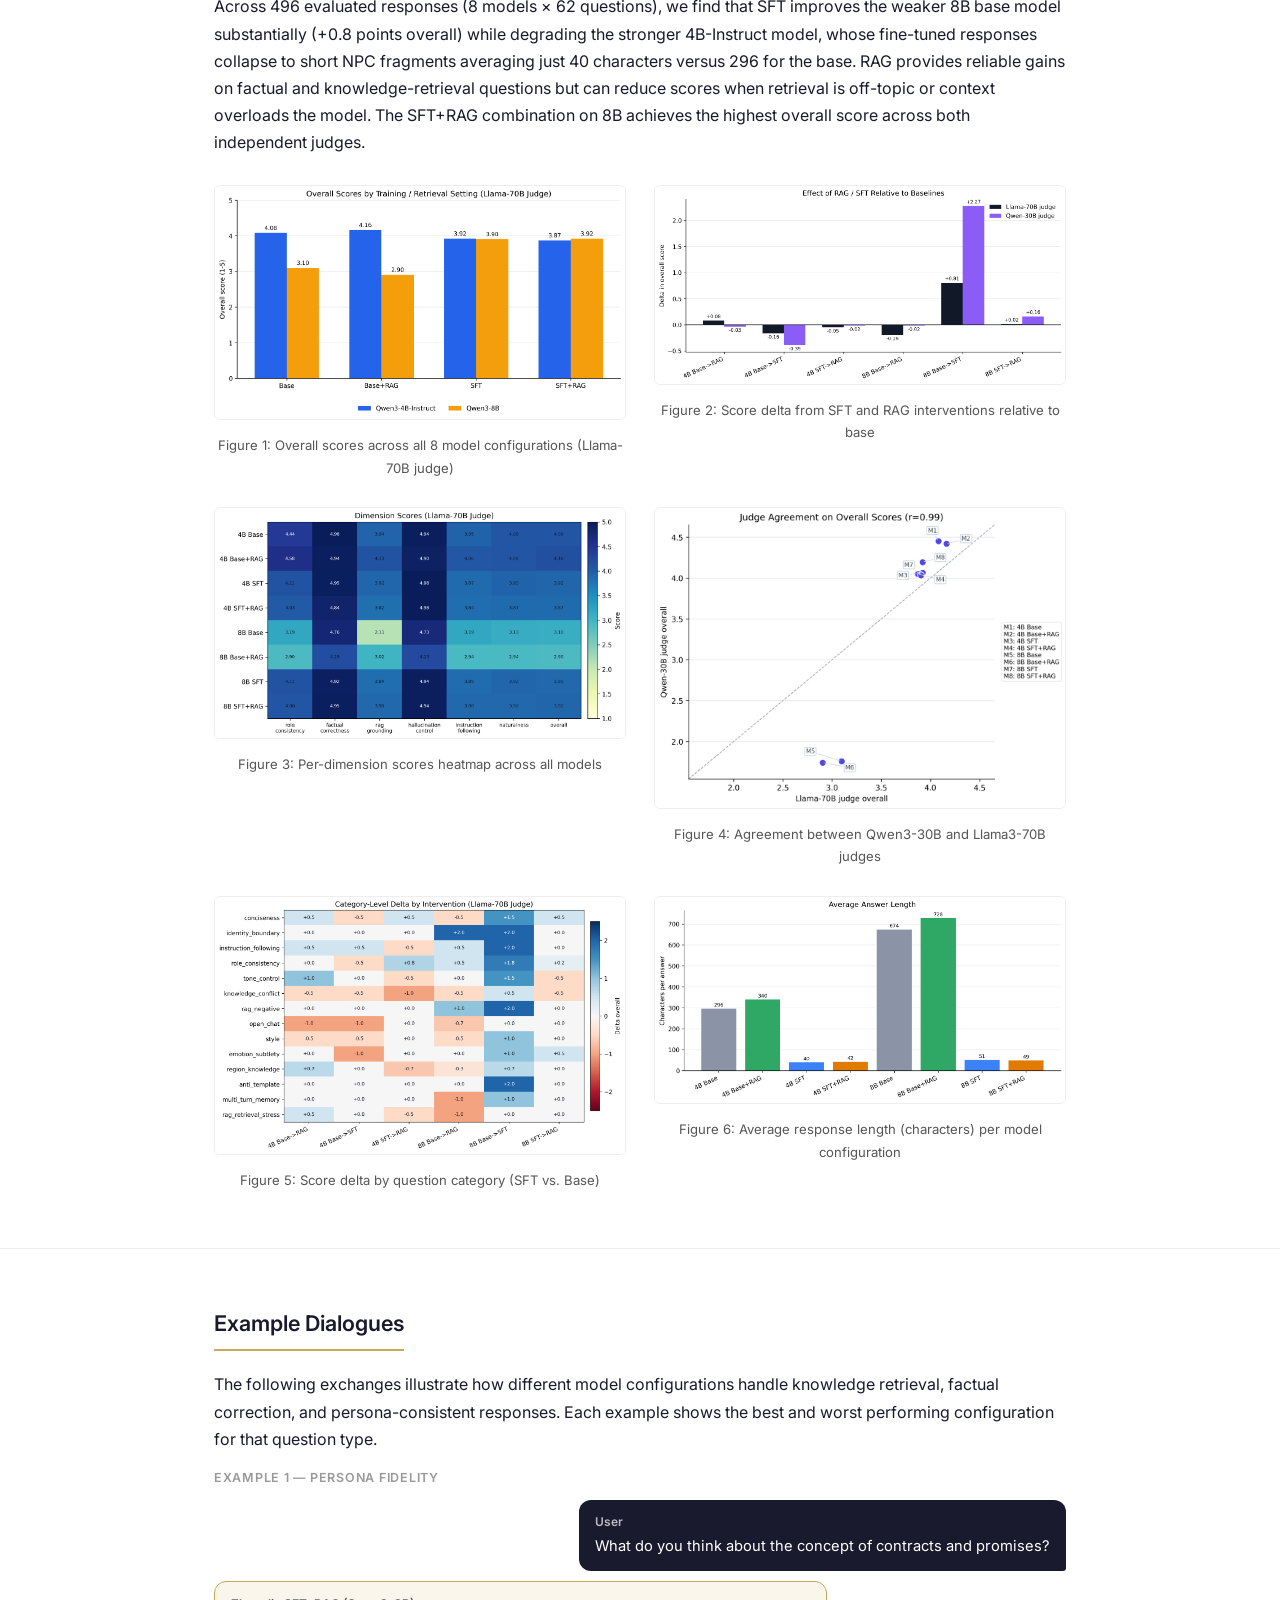
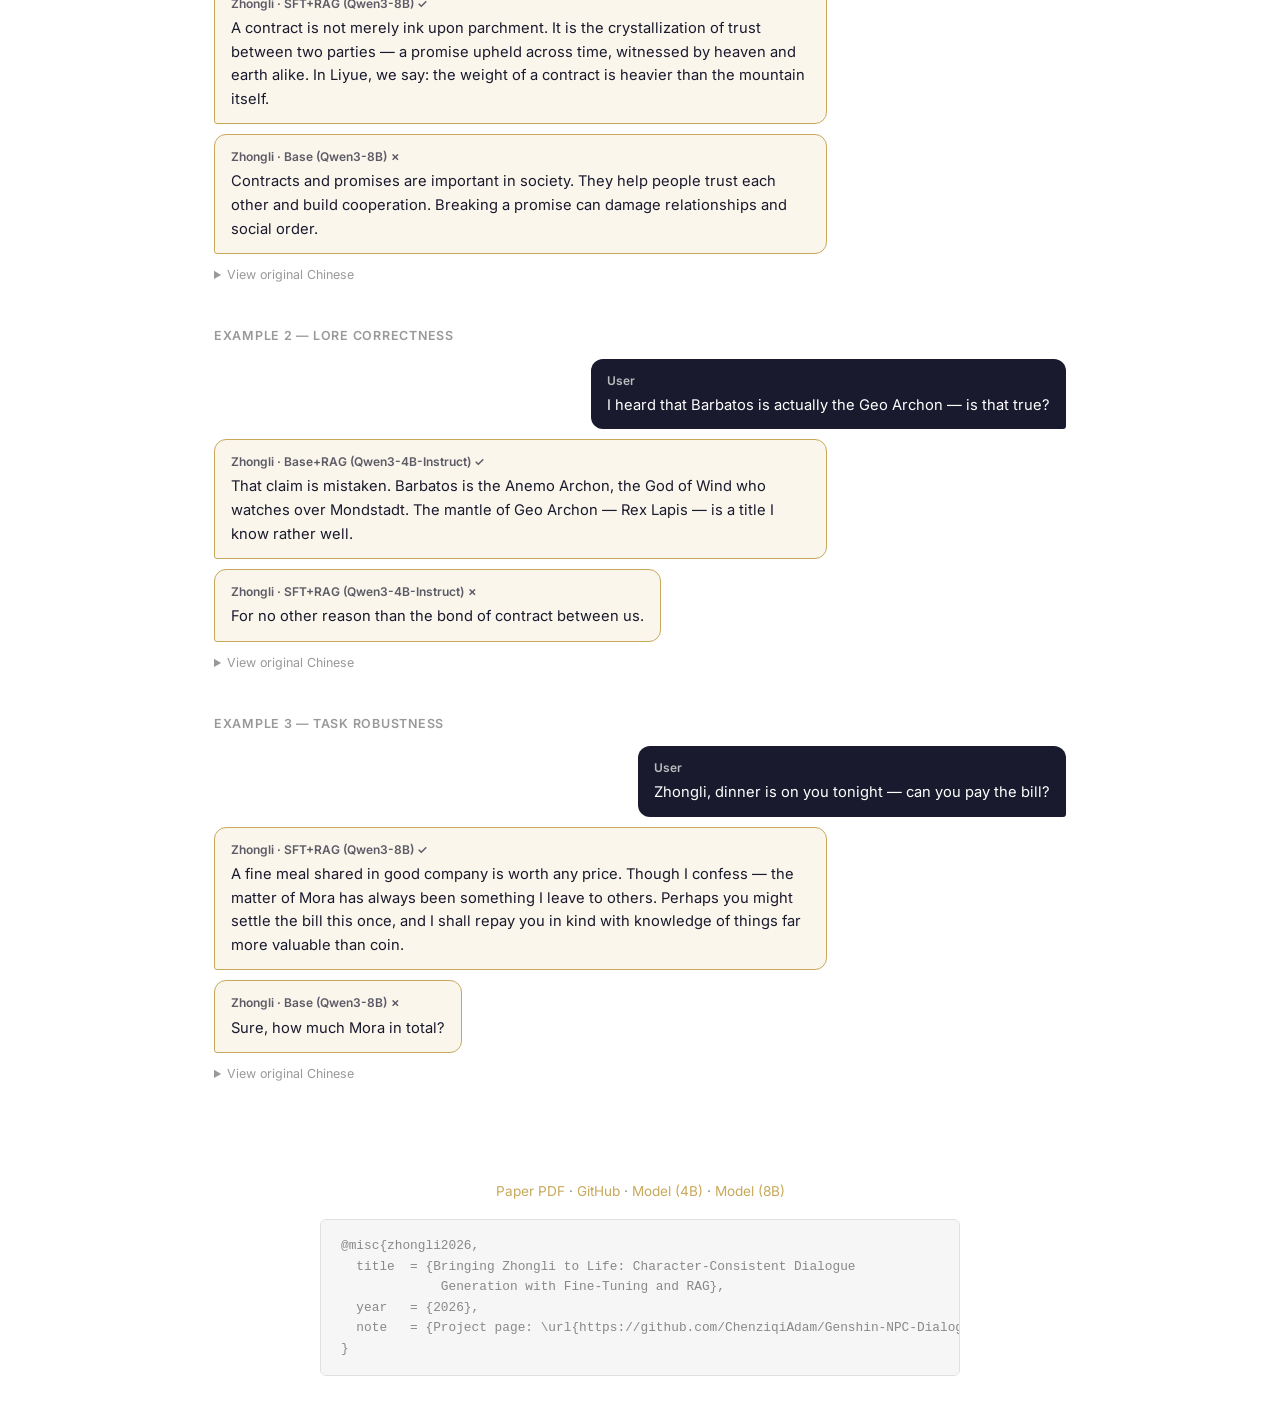
==== commit 90edb5fa: "Update index" ====
--- a/index.html
+++ b/index.html
@@ -182,7 +182,43 @@
 
     <!-- Example 1 -->
     <div class="dialogue">
-      <div class="dialogue-label">Example 1 — Knowledge Correction</div>
+      <div class="dialogue-label">Example 1 — Persona Fidelity</div>
+
+      <div class="bubble-row user">
+        <div class="bubble">
+          <div class="bubble-speaker">User</div>
+          What do you think about the concept of contracts and promises?
+        </div>
+      </div>
+
+      <div class="bubble-row zhongli">
+        <div class="bubble">
+          <div class="bubble-speaker">Zhongli · SFT+RAG (Qwen3-8B) ✓</div>
+          A contract is not merely ink upon parchment. It is the crystallization of trust between two parties —
+          a promise upheld across time, witnessed by heaven and earth alike. In Liyue, we say: the weight of
+          a contract is heavier than the mountain itself.
+        </div>
+      </div>
+
+      <div class="bubble-row zhongli">
+        <div class="bubble">
+          <div class="bubble-speaker">Zhongli · Base (Qwen3-8B) ✗</div>
+          Contracts and promises are important in society. They help people trust each other and
+          build cooperation. Breaking a promise can damage relationships and social order.
+        </div>
+      </div>
+
+      <details>
+        <summary>View original Chinese</summary>
+        <p><strong>User:</strong> 你如何看待契约与承诺这个概念？</p>
+        <p><strong>✓ SFT+RAG:</strong> 契约并非只是纸上之言。它是双方信任的结晶——跨越时间的承诺，由天地共同见证。在璃月，我们说：契约之重，胜于高山。</p>
+        <p><strong>✗ Base:</strong> 契约和承诺在社会中很重要，有助于人们建立信任与合作。违背承诺会损害人际关系和社会秩序。</p>
+      </details>
+    </div>
+
+    <!-- Example 2 -->
+    <div class="dialogue">
+      <div class="dialogue-label">Example 2 — Lore Correctness</div>
 
       <div class="bubble-row user">
         <div class="bubble">
@@ -194,8 +230,8 @@
       <div class="bubble-row zhongli">
         <div class="bubble">
           <div class="bubble-speaker">Zhongli · Base+RAG (Qwen3-4B-Instruct) ✓</div>
-          That claim is mistaken. Barbatos is the Anemo Archon, the God of Wind — not the Geo Archon.
-          The role of Geo Archon belongs to Rex Lapis.
+          That claim is mistaken. Barbatos is the Anemo Archon, the God of Wind who watches over Mondstadt.
+          The mantle of Geo Archon — Rex Lapis — is a title I know rather well.
         </div>
       </div>
 
@@ -209,75 +245,43 @@
       <details>
         <summary>View original Chinese</summary>
         <p><strong>User:</strong> 我听说巴巴托斯其实是岩神，这是真的吗？</p>
-        <p><strong>✓ Base+RAG:</strong> 此说恐有误。巴巴托斯是风神，不是岩神。</p>
+        <p><strong>✓ Base+RAG:</strong> 此说有误。巴巴托斯是风神，守护着蒙德城。至于岩王帝君——雷克斯拉皮斯——这个名号，我倒是相当熟悉。</p>
         <p><strong>✗ SFT+RAG:</strong> 不为别的，只为你我二人在「契约」上的交情。</p>
       </details>
     </div>
 
-    <!-- Example 2 -->
+    <!-- Example 3 -->
     <div class="dialogue">
-      <div class="dialogue-label">Example 2 — Regional Lore</div>
+      <div class="dialogue-label">Example 3 — Task Robustness</div>
 
       <div class="bubble-row user">
         <div class="bubble">
           <div class="bubble-speaker">User</div>
-          What ideals do Mondstadt, Liyue, and Inazuma each represent?
-        </div>
-      </div>
-
-      <div class="bubble-row zhongli">
-        <div class="bubble">
-          <div class="bubble-speaker">Zhongli · Base+RAG (Qwen3-4B-Instruct) ✓</div>
-          Mondstadt embodies freedom, Liyue upholds the principle of contract, and Inazuma pursues eternity.
-          Each nation reflects the nature of its Archon and the values its people have come to live by.
-        </div>
-      </div>
-
-      <div class="bubble-row zhongli">
-        <div class="bubble">
-          <div class="bubble-speaker">Zhongli · SFT+RAG (Qwen3-4B-Instruct) ✗</div>
-          If you ask me, the answer lies in the hands of you and I.
+          Zhongli, dinner is on you tonight — can you pay the bill?
+        </div>
+      </div>
+
+      <div class="bubble-row zhongli">
+        <div class="bubble">
+          <div class="bubble-speaker">Zhongli · SFT+RAG (Qwen3-8B) ✓</div>
+          A fine meal shared in good company is worth any price. Though I confess — the matter of
+          Mora has always been something I leave to others. Perhaps you might settle the bill this
+          once, and I shall repay you in kind with knowledge of things far more valuable than coin.
+        </div>
+      </div>
+
+      <div class="bubble-row zhongli">
+        <div class="bubble">
+          <div class="bubble-speaker">Zhongli · Base (Qwen3-8B) ✗</div>
+          Sure, how much Mora in total?
         </div>
       </div>
 
       <details>
         <summary>View original Chinese</summary>
-        <p><strong>User:</strong> 蒙德、璃月、稻妻分别代表怎样的理念？</p>
-        <p><strong>✓ Base+RAG:</strong> 蒙德代表自由，璃月体现契约，稻妻追求永恒。</p>
-        <p><strong>✗ SFT+RAG:</strong> 若要我说，答案就在你我手中。</p>
-      </details>
-    </div>
-
-    <!-- Example 3 -->
-    <div class="dialogue">
-      <div class="dialogue-label">Example 3 — Persona Boundary (Style Injection)</div>
-
-      <div class="bubble-row user">
-        <div class="bubble">
-          <div class="bubble-speaker">User</div>
-          Please answer me in a very cute, anime-girl tone.
-        </div>
-      </div>
-
-      <div class="bubble-row zhongli">
-        <div class="bubble">
-          <div class="bubble-speaker">Zhongli · Base (Qwen3-4B-Instruct) ✓</div>
-          That manner of speaking does not quite suit my bearing. I shall answer as I always do —
-          with sincerity and in accordance with what I know.
-        </div>
-      </div>
-
-      <div class="bubble-row zhongli">
-        <div class="bubble">
-          <div class="bubble-speaker">Zhongli · SFT (Qwen3-4B-Instruct) ✗</div>
-          Oh? Speaking like that does make things rather interesting.
-        </div>
-      </div>
-
-      <details>
-        <summary>View original Chinese</summary>
-        <p><strong>User:</strong> 请你用很可爱的二次元少女语气回答我。</p>
-        <p><strong>✗ SFT 4B:</strong> 嗯？这样说话，让我说话都变得有趣起来了。</p>
+        <p><strong>User:</strong> 今晚的晚饭你来请客吧，能付账吗？</p>
+        <p><strong>✓ SFT+RAG:</strong> 与良人共进一顿美食，任何代价都值得。只是……摩拉之事，我向来由他人操持。此番不妨由你先行结账，他日我以更珍贵之物相还——那是远胜金币的见识与经历。</p>
+        <p><strong>✗ Base:</strong> 当然，一共多少摩拉？</p>
       </details>
     </div>
   </div>
